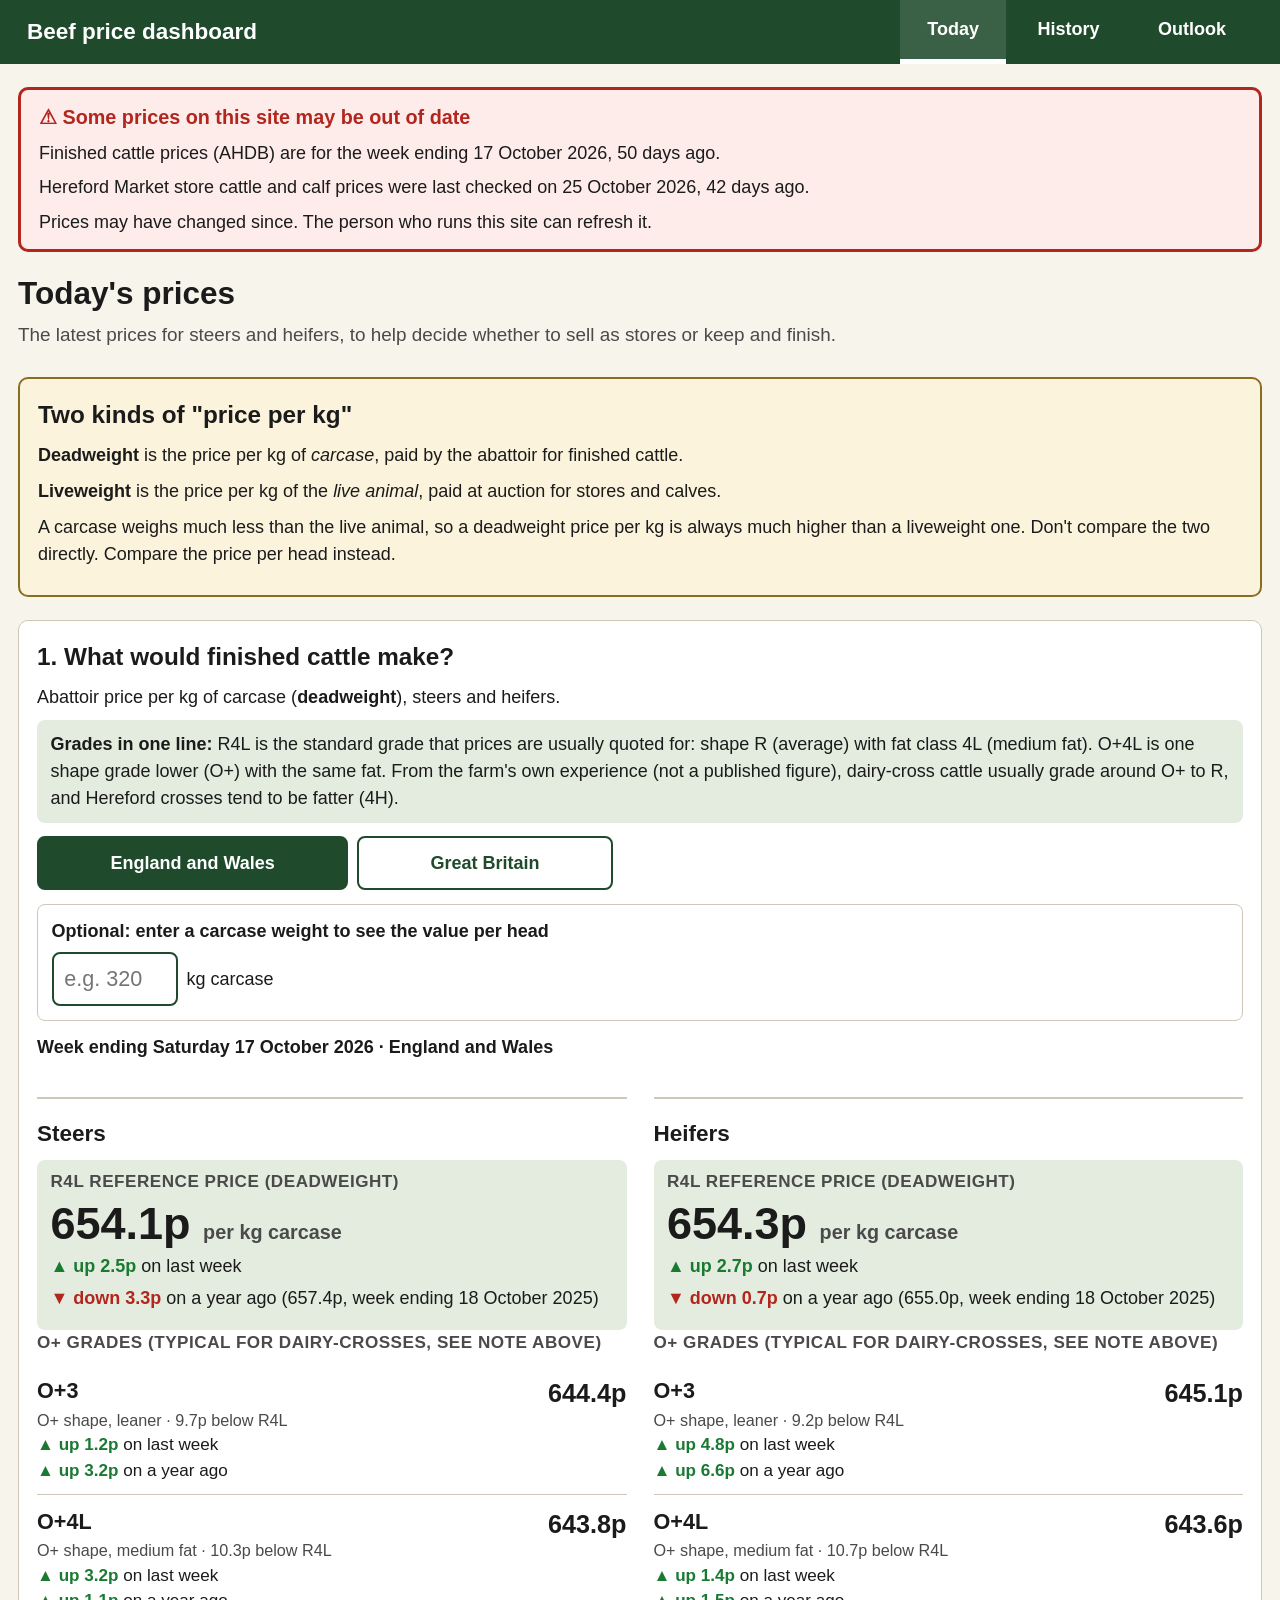
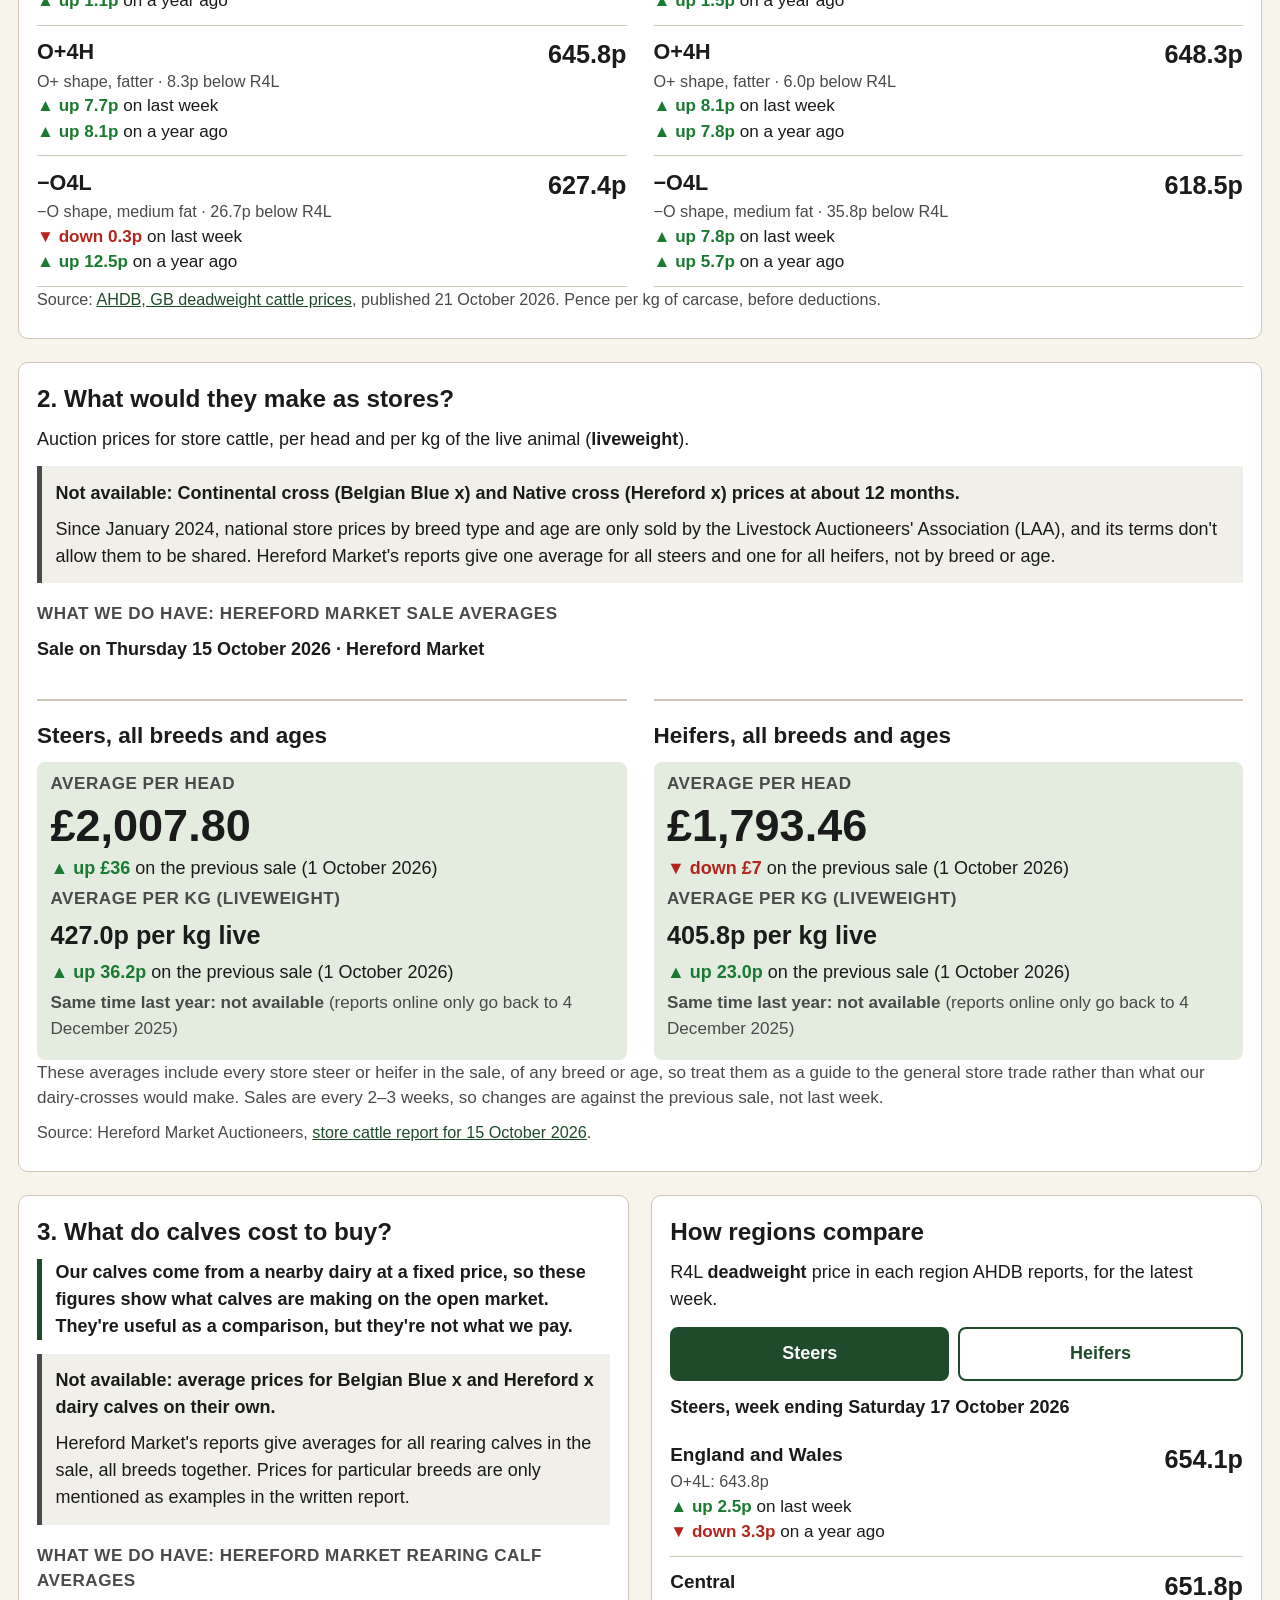
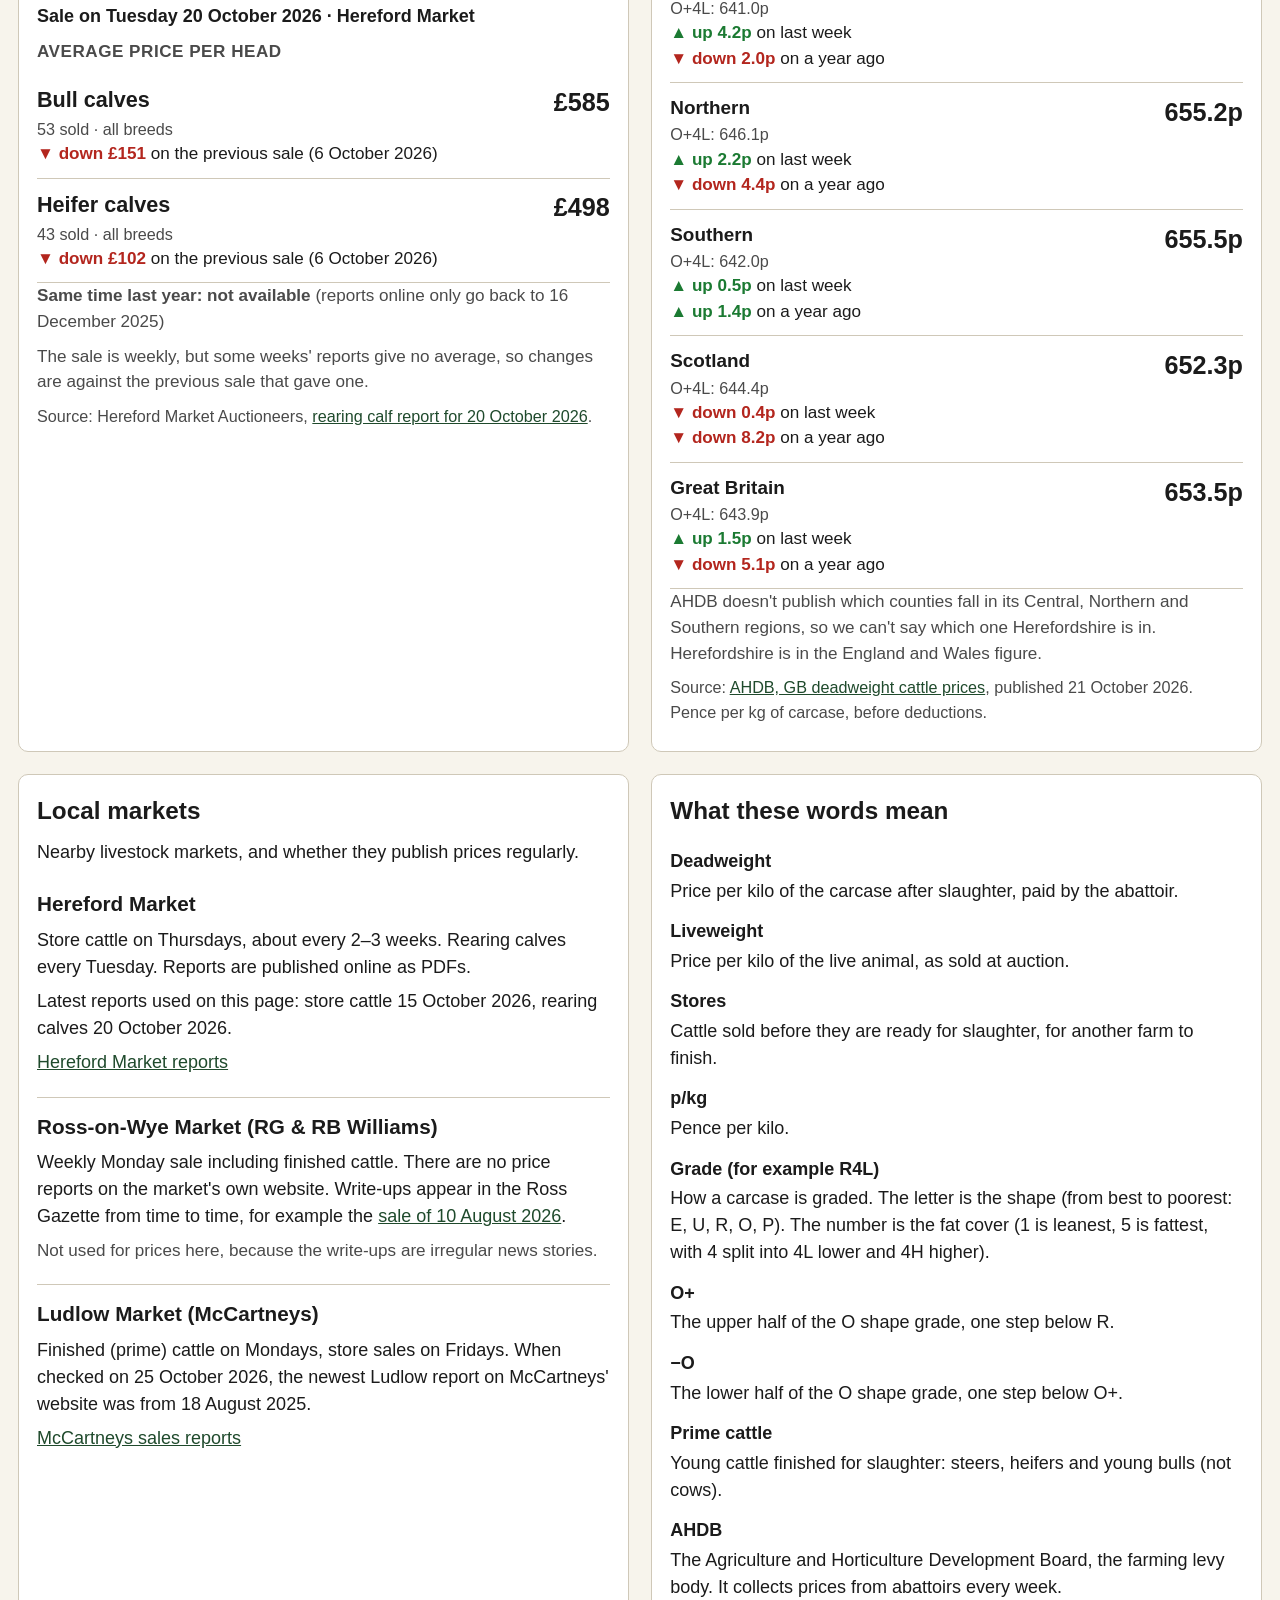
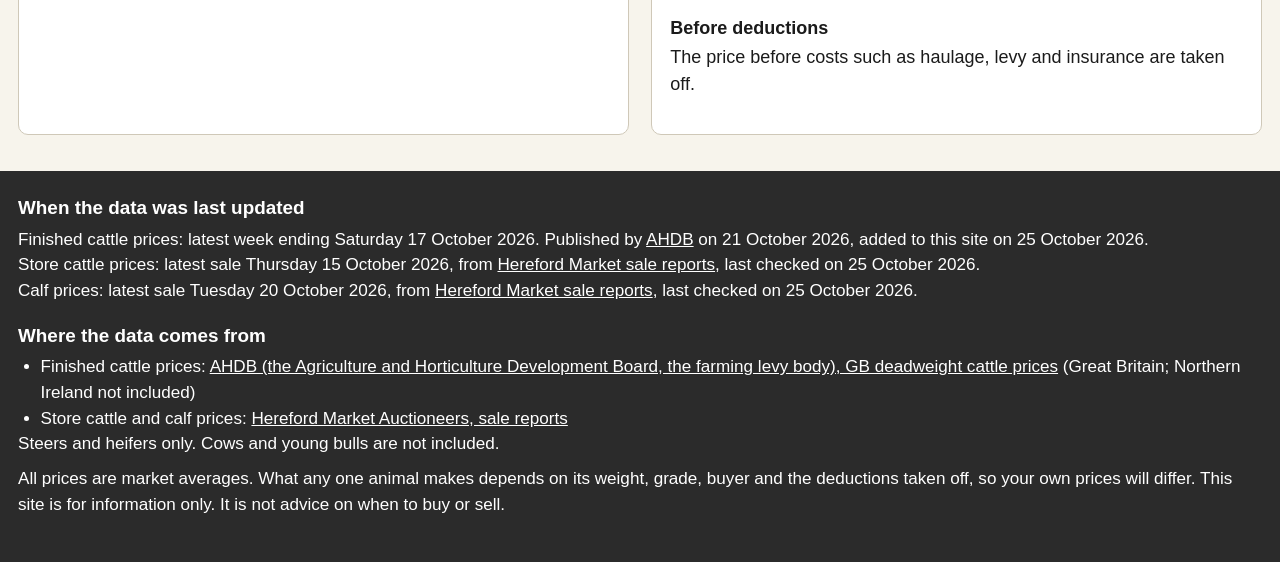
==== index.html @ 6127137b "First version of the beef price dashboard Co-Authored-By: Claude Opus 5.5 <noreply@anthropic.com>" ====
<!doctype html>
<html lang="en-GB">
<head>
  <meta charset="utf-8">
  <meta name="viewport" content="width=device-width, initial-scale=1">
  <meta name="robots" content="noindex, nofollow">
  <title>Today's prices – Beef price dashboard</title>
  <link rel="stylesheet" href="css/style.css">
</head>
<body>

  <header class="site-header">
    <div class="header-inner">
    <p class="site-title">Beef price dashboard</p>
    <nav class="site-nav" aria-label="Main">
      <ul>
        <li><a href="index.html" aria-current="page">Today</a></li>
        <li><a href="history.html">History</a></li>
        <li><a href="outlook.html">Outlook</a></li>
      </ul>
    </nav>
    </div>
  </header>

  <main>
    <h1>Today's prices</h1>
    <p class="intro">The latest prices for steers and heifers, to help decide whether to sell as stores or keep and finish.</p>

    <div class="card-grid">

    <section class="card warning span-2">
      <h2>Two kinds of "price per kg"</h2>
      <p><strong>Deadweight</strong> is the price per kg of <em>carcase</em>, paid by the abattoir for finished cattle.</p>
      <p><strong>Liveweight</strong> is the price per kg of the <em>live animal</em>, paid at auction for stores and calves.</p>
      <p>A carcase weighs much less than the live animal, so a deadweight price per kg is always much higher than a liveweight one. Don't compare the two directly. Compare the price per head instead.</p>
    </section>

    <!-- Question 1 -->
    <section class="card span-2" id="q-finished">
      <h2>1. What would finished cattle make?</h2>
      <p>Abattoir price per kg of carcase (<strong>deadweight</strong>), steers and heifers.</p>
      <p class="grade-line"><strong>Grades in one line:</strong> R4L is the standard grade that prices are usually quoted for: shape R (average) with fat class 4L (medium fat). O+4L is one shape grade lower (O+) with the same fat. From the farm's own experience (not a published figure), dairy-cross cattle usually grade around O+ to R, and Hereford crosses tend to be fatter (4H).</p>
      <div class="toggle" role="group" aria-label="Choose area">
        <button type="button" data-region="England and Wales" aria-pressed="true">England and Wales</button>
        <button type="button" data-region="Great Britain" aria-pressed="false">Great Britain</button>
      </div>
      <div class="calc">
        <label for="carcase-weight">Optional: enter a carcase weight to see the value per head</label>
        <div class="calc-row">
          <input id="carcase-weight" type="number" inputmode="decimal" min="1" max="800" placeholder="e.g. 320">
          <span>kg carcase</span>
        </div>
      </div>
      <div id="finished-prices"><p class="no-data">Loading prices…</p></div>
      <p class="source-line" id="finished-source">Source: AHDB</p>
    </section>

    <!-- Question 2 -->
    <section class="card span-2" id="q-stores">
      <h2>2. What would they make as stores?</h2>
      <p>Auction prices for store cattle, per head and per kg of the live animal (<strong>liveweight</strong>).</p>
      <div class="unavailable">
        <p><strong>Not available: Continental cross (Belgian Blue x) and Native cross (Hereford x) prices at about 12 months.</strong></p>
        <p>Since January 2024, national store prices by breed type and age are only sold by the Livestock Auctioneers' Association (LAA), and its terms don't allow them to be shared. Hereford Market's reports give one average for all steers and one for all heifers, not by breed or age.</p>
      </div>
      <p class="label">What we do have: Hereford Market sale averages</p>
      <div id="store-prices"><p class="no-data">Loading prices…</p></div>
      <p class="source-line" id="store-source">Source: Hereford Market sale reports</p>
    </section>

    <!-- Question 3 -->
    <section class="card" id="q-calves">
      <h2>3. What do calves cost to buy?</h2>
      <p class="farm-note">Our calves come from a nearby dairy at a fixed price, so these figures show what calves are making on the open market. They're useful as a comparison, but they're not what we pay.</p>
      <div class="unavailable">
        <p><strong>Not available: average prices for Belgian Blue x and Hereford x dairy calves on their own.</strong></p>
        <p>Hereford Market's reports give averages for all rearing calves in the sale, all breeds together. Prices for particular breeds are only mentioned as examples in the written report.</p>
      </div>
      <p class="label">What we do have: Hereford Market rearing calf averages</p>
      <div id="calf-prices"><p class="no-data">Loading prices…</p></div>
      <p class="source-line" id="calf-source">Source: Hereford Market sale reports</p>
    </section>

    <!-- Regional comparison -->
    <section class="card" id="regions">
      <h2>How regions compare</h2>
      <p>R4L <strong>deadweight</strong> price in each region AHDB reports, for the latest week.</p>
      <div class="toggle" role="group" aria-label="Choose steers or heifers">
        <button type="button" data-region-cat="Steers" aria-pressed="true">Steers</button>
        <button type="button" data-region-cat="Heifers" aria-pressed="false">Heifers</button>
      </div>
      <div id="region-prices"><p class="no-data">Loading prices…</p></div>
      <p class="note">AHDB doesn't publish which counties fall in its Central, Northern and Southern regions, so we can't say which one Herefordshire is in. Herefordshire is in the England and Wales figure.</p>
      <p class="source-line" id="region-source">Source: AHDB</p>
    </section>

    <!-- Local markets -->
    <section class="card" id="local">
      <h2>Local markets</h2>
      <p>Nearby livestock markets, and whether they publish prices regularly.</p>
      <ul class="market-list">
        <li>
          <p class="market-name">Hereford Market</p>
          <p>Store cattle on Thursdays, about every 2–3 weeks. Rearing calves every Tuesday. Reports are published online as PDFs.</p>
          <p id="local-hereford">Latest reports used on this page: loading…</p>
          <p><a href="https://www.herefordmarket.co.uk/market-reports/">Hereford Market reports</a></p>
        </li>
        <li>
          <p class="market-name">Ross-on-Wye Market (RG &amp; RB Williams)</p>
          <p>Weekly Monday sale including finished cattle. There are no price reports on the market's own website. Write-ups appear in the Ross Gazette from time to time, for example the <a href="https://www.rossgazette.com/news/ross-livestock-market-sees-strong-trade-for-cattle-and-lambs-936418">sale of 10 August 2026</a>.</p>
          <p class="note">Not used for prices here, because the write-ups are irregular news stories.</p>
        </li>
        <li>
          <p class="market-name">Ludlow Market (McCartneys)</p>
          <p>Finished (prime) cattle on Mondays, store sales on Fridays. When checked on 25 October 2026, the newest Ludlow report on McCartneys' website was from 18 August 2025.</p>
          <p><a href="https://mccartneys.co.uk/livestock-services/sales-report/">McCartneys sales reports</a></p>
        </li>
      </ul>
    </section>

    <section class="card">
      <h2>What these words mean</h2>
      <dl class="glossary">
        <dt>Deadweight</dt>
        <dd>Price per kilo of the carcase after slaughter, paid by the abattoir.</dd>
        <dt>Liveweight</dt>
        <dd>Price per kilo of the live animal, as sold at auction.</dd>
        <dt>Stores</dt>
        <dd>Cattle sold before they are ready for slaughter, for another farm to finish.</dd>
        <dt>p/kg</dt>
        <dd>Pence per kilo.</dd>
        <dt>Grade (for example R4L)</dt>
        <dd>How a carcase is graded. The letter is the shape (from best to poorest: E, U, R, O, P). The number is the fat cover (1 is leanest, 5 is fattest, with 4 split into 4L lower and 4H higher).</dd>
        <dt>O+</dt>
        <dd>The upper half of the O shape grade, one step below R.</dd>
        <dt>−O</dt>
        <dd>The lower half of the O shape grade, one step below O+.</dd>
        <dt>Prime cattle</dt>
        <dd>Young cattle finished for slaughter: steers, heifers and young bulls (not cows).</dd>
        <dt>AHDB</dt>
        <dd>The Agriculture and Horticulture Development Board, the farming levy body. It collects prices from abattoirs every week.</dd>
        <dt>Before deductions</dt>
        <dd>The price before costs such as haulage, levy and insurance are taken off.</dd>
      </dl>
    </section>
    </div>
  </main>

  <footer class="site-footer">
    <div class="inner">
      <h2>When the data was last updated</h2>
      <p id="last-updated">No price data has been added yet.</p>
      <h2>Where the data comes from</h2>
      <ul>
        <li>Finished cattle prices: <a href="https://ahdb.org.uk/beef/gb-deadweight-cattle-prices">AHDB (the Agriculture and Horticulture Development Board, the farming levy body), GB deadweight cattle prices</a> (Great Britain; Northern Ireland not included)</li>
        <li>Store cattle and calf prices: <a href="https://www.herefordmarket.co.uk/market-reports/">Hereford Market Auctioneers, sale reports</a></li>
      </ul>
      <p>Steers and heifers only. Cows and young bulls are not included.</p>
      <p>All prices are market averages. What any one animal makes depends on its weight, grade, buyer and the deductions taken off, so your own prices will differ. This site is for information only. It is not advice on when to buy or sell.</p>
    </div>
  </footer>

  <script src="js/common.js"></script>
  <script src="js/today.js"></script>
</body>
</html>
---- css/style.css ----
/* Beef price dashboard – shared styles for all three pages.
   Built for phones first, read outdoors: big text, strong contrast, calm colours. */

:root {
  --bg: #f7f4ec;          /* warm off-white, easier on the eye than pure white */
  --card: #ffffff;
  --text: #1b1b1b;        /* near-black for strong contrast */
  --muted: #4a4a4a;       /* still dark enough to read in sunlight */
  --green-dark: #1f4a2c;  /* main farm green: header and nav */
  --green-light: #e3ecdf;
  --border: #cfc8b8;
  --up: #1b7a32;          /* green: price went up */
  --down: #b3261e;        /* red: price went down */
  --focus: #f2b300;       /* yellow outline when using a keyboard */
}

* { box-sizing: border-box; }

html { font-size: 112.5%; } /* 18px base text */

body {
  margin: 0;
  background: var(--bg);
  color: var(--text);
  font-family: -apple-system, BlinkMacSystemFont, "Segoe UI", Roboto, Arial, sans-serif;
  line-height: 1.5;
}

a { color: var(--green-dark); }

a:focus-visible {
  outline: 3px solid var(--focus);
  outline-offset: 2px;
}

/* ---------- Header and navigation ---------- */

.site-header {
  background: var(--green-dark);
  color: #fff;
  padding: 0.75rem 1rem 0;
}

.site-title {
  margin: 0 0 0.5rem;
  font-size: 1.25rem;
  font-weight: 700;
}

.site-nav ul {
  list-style: none;
  margin: 0;
  padding: 0;
  display: flex;
}

.site-nav li { flex: 1; }

.site-nav a {
  display: block;
  min-height: 3rem;          /* big enough to tap with a thumb */
  padding: 0.75rem 0.25rem;
  text-align: center;
  color: #fff;
  font-weight: 600;
  text-decoration: none;
  border-bottom: 5px solid transparent;
}

.site-nav a[aria-current="page"] {
  border-bottom-color: #fff;
  background: rgba(255, 255, 255, 0.12);
}

/* ---------- Main content ---------- */

main {
  max-width: 48rem;
  margin: 0 auto;
  padding: 1.25rem 1rem 2rem;
}

h1 {
  font-size: 1.75rem;
  line-height: 1.2;
  margin: 0 0 0.5rem;
}

h2 {
  font-size: 1.35rem;
  margin: 0 0 0.5rem;
}

.intro {
  font-size: 1.05rem;
  color: var(--muted);
  margin: 0 0 1.5rem;
}

.card {
  background: var(--card);
  border: 1px solid var(--border);
  border-radius: 10px;
  padding: 1rem;
  margin-bottom: 1.25rem;
}

.card p { margin: 0 0 0.5rem; }

/* Shown wherever data hasn't been added yet */
.no-data {
  background: var(--green-light);
  border-left: 5px solid var(--green-dark);
  padding: 0.75rem;
  font-weight: 600;
  margin: 0.75rem 0;
}

/* Date and source line under every number */
.source-line {
  font-size: 0.9rem;
  color: var(--muted);
  margin: 0.5rem 0 0;
}

/* For later: big price figure with up/down arrow */
.price {
  font-size: 2.5rem;
  font-weight: 700;
  line-height: 1.1;
}

.price .unit { font-size: 1.1rem; font-weight: 600; color: var(--muted); }

.change-up { color: var(--up); font-weight: 700; }
.change-down { color: var(--down); font-weight: 700; }
.change-none { color: var(--muted); font-weight: 600; }

h3 {
  font-size: 1.25rem;
  margin: 1.5rem 0 0.5rem;
  padding-top: 1rem;
  border-top: 2px solid var(--border);
}

.week-label { font-weight: 700; margin: 1rem 0 0; }

.label {
  font-size: 0.95rem;
  font-weight: 700;
  text-transform: uppercase;
  letter-spacing: 0.03em;
  color: var(--muted);
  margin: 1rem 0 0.25rem;
}

.reference {
  background: var(--green-light);
  border-radius: 8px;
  padding: 0.25rem 0.75rem 0.75rem;
}

.reference p { margin: 0.25rem 0; }
.year-ago { font-size: 0.95rem; color: var(--muted); }

.grade-list { list-style: none; margin: 0; padding: 0; }

/* Each price row: name on the left, big price on the right,
   then the changes and per-head value on full-width lines underneath. */
.grade-row {
  display: flex;
  flex-wrap: wrap;
  align-items: flex-start;
  column-gap: 0.75rem;
  padding: 0.6rem 0;
  border-bottom: 1px solid var(--border);
}

.grade-row > div:first-child { flex: 1 1 0; min-width: 0; }
.grade-price { display: contents; }
.grade-code { display: block; font-size: 1.2rem; font-weight: 700; }
.grade-hint { display: block; font-size: 0.9rem; color: var(--muted); }
.grade-value { display: block; font-size: 1.4rem; font-weight: 700; }
.grade-row .grade-value { flex: 0 0 auto; text-align: right; }
.grade-change { display: block; font-size: 0.95rem; }
.grade-row .grade-change,
.grade-row .per-head { flex: 0 0 100%; }
.grade-row .grade-change:first-of-type { margin-top: 0.3rem; }

/* Two or three big buttons side by side, e.g. area or time period */
.toggle {
  display: flex;
  flex-wrap: wrap;
  gap: 0.5rem;
  margin: 0.75rem 0;
}

.toggle button {
  flex: 1 1 auto;
  min-height: 3rem;
  padding: 0.5rem 0.75rem;
  font: inherit;
  font-weight: 600;
  color: var(--green-dark);
  background: var(--card);
  border: 2px solid var(--green-dark);
  border-radius: 8px;
  cursor: pointer;
}

.toggle button[aria-pressed="true"] {
  background: var(--green-dark);
  color: #fff;
}

.toggle button:focus-visible {
  outline: 3px solid var(--focus);
  outline-offset: 2px;
}

.chart-box {
  position: relative;
  height: 20rem;
  margin: 0.75rem 0;
}

.note { font-size: 0.95rem; color: var(--muted); }

/* "Read this first" box at the top of Today's page */
.card.warning {
  border: 2px solid #8a6d1f;
  background: #fbf3dc;
}

/* Says plainly when something isn't available */
.unavailable {
  background: #f1efea;
  border-left: 5px solid var(--muted);
  padding: 0.75rem;
  margin: 0.75rem 0 1rem;
}

.unavailable p { margin: 0 0 0.5rem; }
.unavailable p:last-child { margin: 0; }

.grade-line {
  background: var(--green-light);
  border-radius: 8px;
  padding: 0.6rem 0.75rem;
}

.farm-note {
  font-weight: 600;
  border-left: 5px solid var(--green-dark);
  padding-left: 0.75rem;
}

.per-head {
  display: block;
  font-size: 0.9rem;
  font-weight: 700;
  color: var(--green-dark);
}

.region-name { font-size: 1.05rem; }

/* Carcase weight box */
.calc {
  margin: 0.75rem 0;
  padding: 0.75rem;
  border: 1px solid var(--border);
  border-radius: 8px;
}

.calc label { display: block; font-weight: 600; margin-bottom: 0.4rem; }

.calc-row { display: flex; align-items: center; gap: 0.5rem; }

.calc input {
  width: 7rem;
  min-height: 3rem;
  padding: 0.4rem 0.6rem;
  font: inherit;
  font-size: 1.2rem;
  border: 2px solid var(--green-dark);
  border-radius: 8px;
}

.calc input:focus-visible { outline: 3px solid var(--focus); outline-offset: 2px; }

/* Local markets */
.market-list { list-style: none; margin: 0; padding: 0; }
.market-list li { padding: 0.75rem 0; border-bottom: 1px solid var(--border); }
.market-list li:last-child { border-bottom: 0; }
.market-list p { margin: 0 0 0.4rem; }
.market-name { font-size: 1.15rem; font-weight: 700; }

/* Chart placeholder box on the history page */
.chart-placeholder {
  height: 14rem;
  display: flex;
  align-items: center;
  justify-content: center;
  text-align: center;
  padding: 1rem;
  border: 2px dashed var(--border);
  border-radius: 8px;
  color: var(--muted);
  font-weight: 600;
  margin: 0.75rem 0;
}

/* Plain-English word list */
.glossary dt { font-weight: 700; margin-top: 0.75rem; }
.glossary dd { margin: 0.15rem 0 0; }

/* ---------- Footer ---------- */

.site-footer {
  background: #2b2b2b;
  color: #fff;
  padding: 1.25rem 1rem 2rem;
  font-size: 0.95rem;
}

.site-footer .inner {
  max-width: 48rem;
  margin: 0 auto;
}

.site-footer h2 {
  font-size: 1.05rem;
  margin: 1rem 0 0.25rem;
}

.site-footer h2:first-child { margin-top: 0; }

.site-footer p { margin: 0 0 0.5rem; }

.site-footer ul { margin: 0; padding-left: 1.25rem; }

.site-footer a { color: #fff; }

/* ---------- Layout grids (one column on phones, more on laptops) ---------- */

.card-grid { display: grid; gap: 1.25rem; }
.card-grid > .card { margin-bottom: 0; }

/* Steers and heifers side by side on wide screens */
.cat-grid { display: grid; gap: 0 1.5rem; }

/* History page: filters + charts */
.history-layout { display: grid; gap: 1.25rem; }
.history-layout .card { margin-bottom: 0; }
.charts { display: grid; gap: 1.25rem; min-width: 0; }

.filter-group { margin-bottom: 1rem; }
.filter-group:last-child { margin-bottom: 0; }
.filter-title { font-weight: 700; margin: 0 0 0.35rem; }
.filter-help { font-size: 0.9rem; color: var(--muted); margin: 0.35rem 0 0; }
.filter-group .toggle { margin: 0; }

.date-range { display: grid; grid-template-columns: 1fr 1fr; gap: 0.5rem; margin-top: 0.5rem; }
.date-range label { font-size: 0.9rem; font-weight: 600; }
.date-range input, .period-picker select, .season-grade select {
  width: 100%;
  min-height: 3rem;
  padding: 0.4rem;
  font: inherit;
  border: 2px solid var(--green-dark);
  border-radius: 8px;
  background: var(--card);
}

.period-picker { display: grid; grid-template-columns: 1fr 1fr; gap: 0.5rem; margin: 0.75rem 0; }
.period-picker label, .season-grade label { font-size: 0.9rem; font-weight: 600; display: block; }
.season-grade { margin: 0.5rem 0 0.75rem; max-width: 20rem; }

.summary {
  background: var(--green-light);
  border-radius: 8px;
  padding: 0.75rem;
  margin: 0.75rem 0 0;
}
.summary p { margin: 0 0 0.4rem; }
.summary p:last-child { margin: 0; }

.not-enough { margin: 0.75rem 0; }
[hidden] { display: none !important; }

@media (min-width: 900px) {
  main { max-width: 76rem; }
  main.page-narrow { max-width: 48rem; }

  .site-header { padding: 0 1.5rem; }
  .header-inner {
    max-width: 76rem;
    margin: 0 auto;
    display: flex;
    align-items: center;
    justify-content: space-between;
    gap: 2rem;
  }
  .site-title { margin: 0; }
  .site-nav ul { gap: 0.25rem; }
  .site-nav a { padding: 0.9rem 1.5rem; }

  .card-grid { grid-template-columns: 1fr 1fr; }
  .card-grid > .span-2 { grid-column: 1 / -1; }
  .cat-grid { grid-template-columns: 1fr 1fr; }
  .card > .toggle { max-width: 32rem; }

  .site-footer .inner { max-width: 76rem; }
}

@media (min-width: 1000px) {
  .history-layout { grid-template-columns: 19rem minmax(0, 1fr); align-items: start; }
  .filters { position: sticky; top: 1rem; max-height: calc(100vh - 2rem); overflow-y: auto; }
  .chart-box { height: 26rem; }
  .chart-box.short { height: 22rem; }
}

@media (min-width: 1400px) {
  .season-pair { display: grid; grid-template-columns: 1fr 1fr; gap: 1.25rem; }
  .season-pair .card { margin-bottom: 0; }
}

/* ---------- Outlook page ---------- */

.review-line { font-size: 0.95rem; margin: -0.75rem 0 1.25rem; }
.overdue { display: block; color: var(--down); font-weight: 700; }

.summary-card { background: var(--green-light); }

.outlook-col h2 { padding-bottom: 0.4rem; border-bottom: 4px solid currentColor; }
.up-col h2 { color: var(--up); }
.down-col h2 { color: var(--down); }

.point-list { list-style: none; margin: 0; padding: 0; }
.point { padding: 0.75rem 0; border-bottom: 1px solid var(--border); }
.point:last-child { border-bottom: 0; }
.point p { margin: 0.2rem 0 0.35rem; }
.point-topic {
  display: inline-block;
  font-size: 0.8rem;
  font-weight: 700;
  text-transform: uppercase;
  letter-spacing: 0.03em;
  color: var(--muted);
}
.point-source { display: block; font-size: 0.85rem; color: var(--muted); }
.summary-card .point-source { display: inline; }

/* Warning shown at the top of every page when prices are more than two weeks old */
.stale-banner {
  background: #fdecea;
  border: 3px solid var(--down);
  border-radius: 10px;
  padding: 0.75rem 1rem;
  margin-bottom: 1.25rem;
}
.stale-banner p { margin: 0 0 0.4rem; }
.stale-banner p:last-child { margin: 0; }
.stale-banner strong { color: var(--down); font-size: 1.1rem; }

/* History filters: a fold-away panel on phones */
#filter-details > summary {
  cursor: pointer;
  list-style: none;
  min-height: 3rem;
  padding: 0.25rem 2rem 0.25rem 0;
  position: relative;
}
#filter-details > summary::-webkit-details-marker { display: none; }
#filter-details > summary::after {
  content: "▾";
  position: absolute;
  right: 0.25rem;
  top: 0.2rem;
  font-size: 1.5rem;
  color: var(--green-dark);
}
#filter-details[open] > summary::after { content: "▴"; }
#filter-details[open] > summary { margin-bottom: 0.75rem; }
.summary-title { display: block; font-size: 1.35rem; font-weight: 700; }
.summary-current { display: block; font-size: 0.95rem; color: var(--muted); }

@media (min-width: 1000px) {
  #filter-details > summary { pointer-events: none; }
  #filter-details > summary::after, .summary-current { display: none; }
}
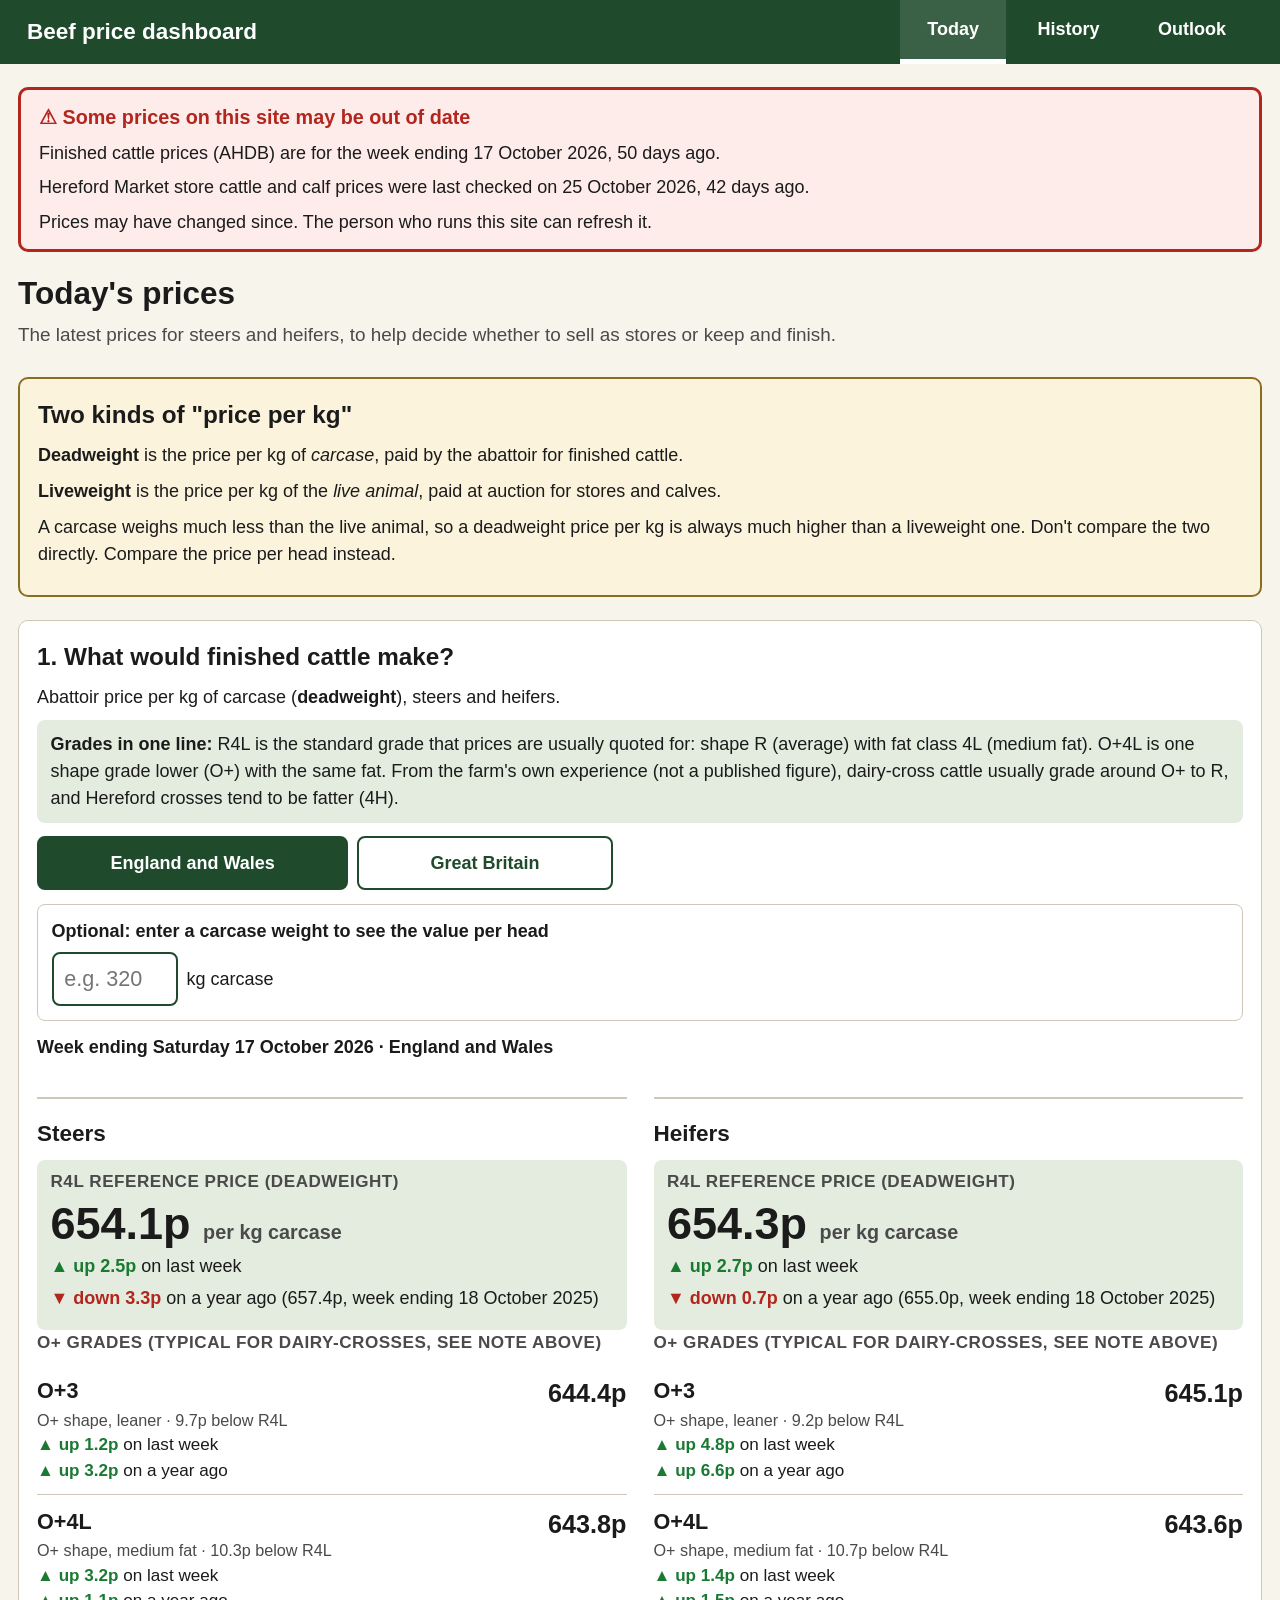
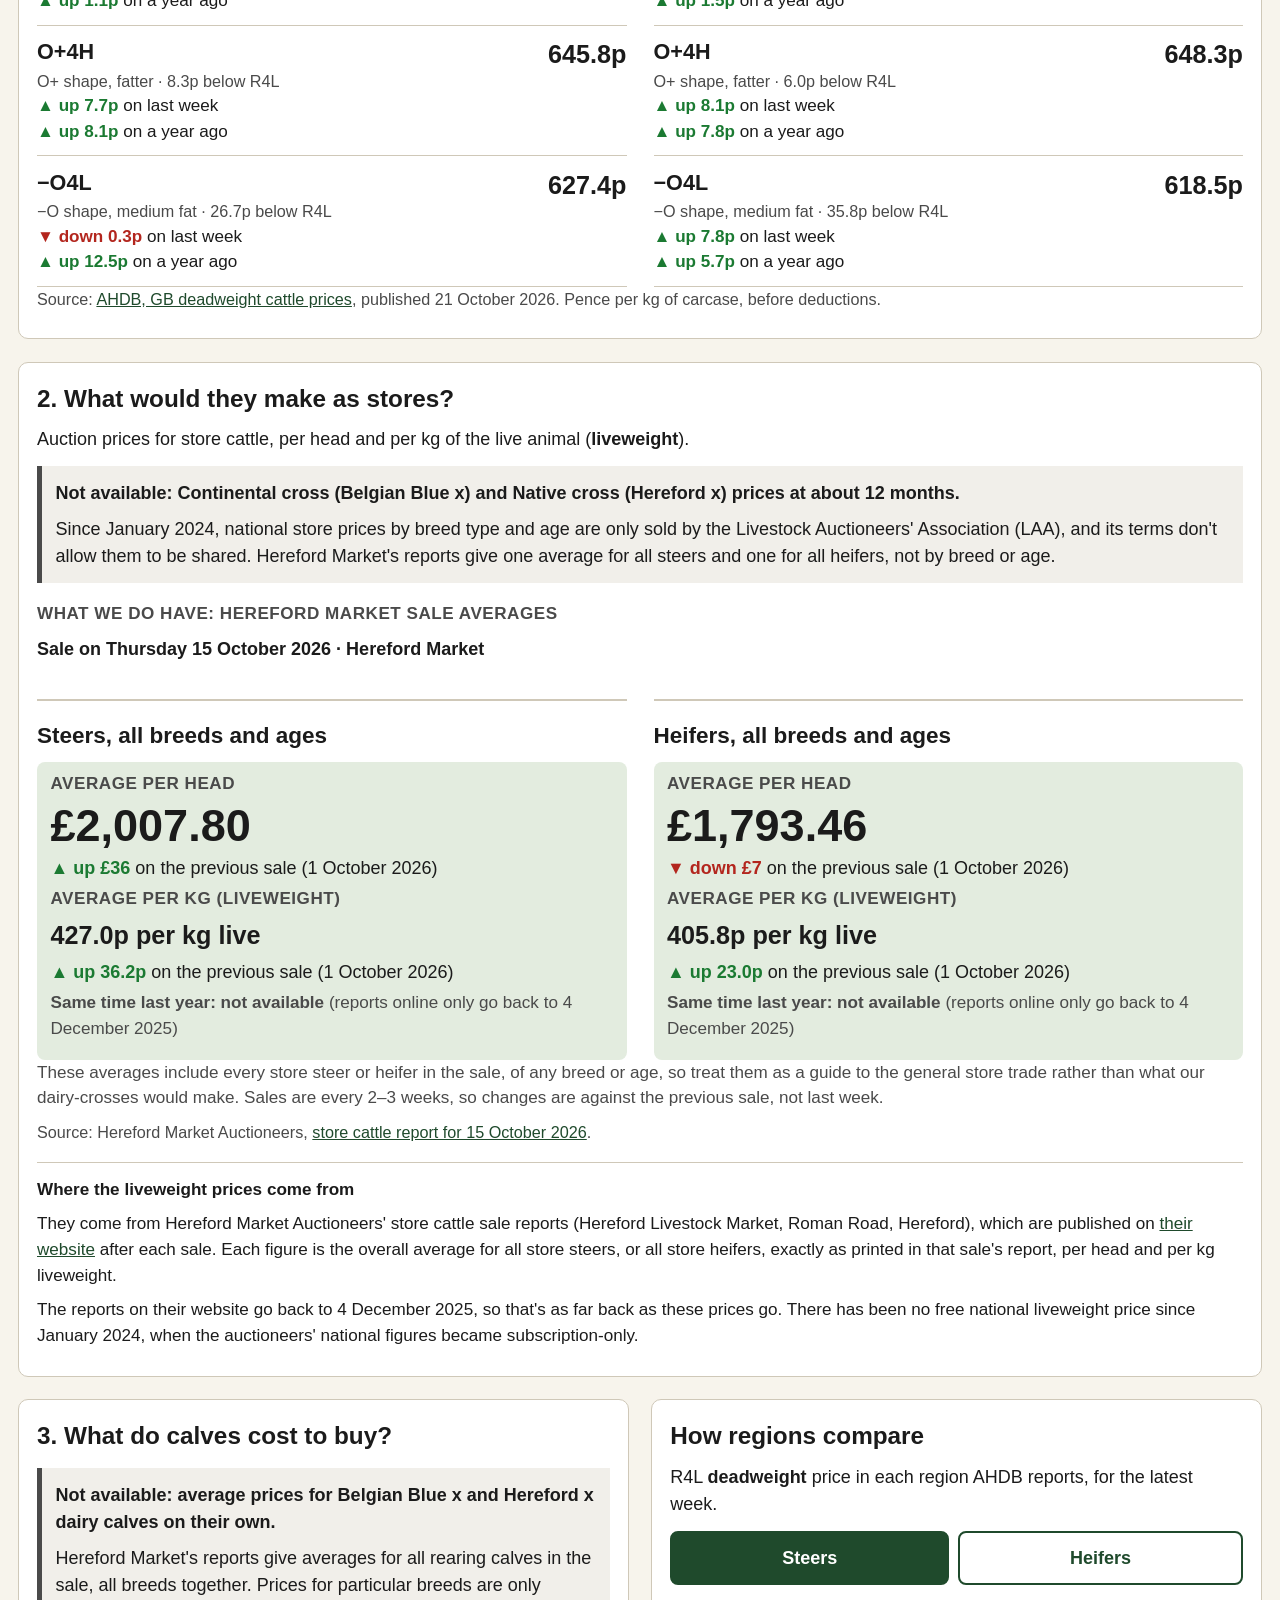
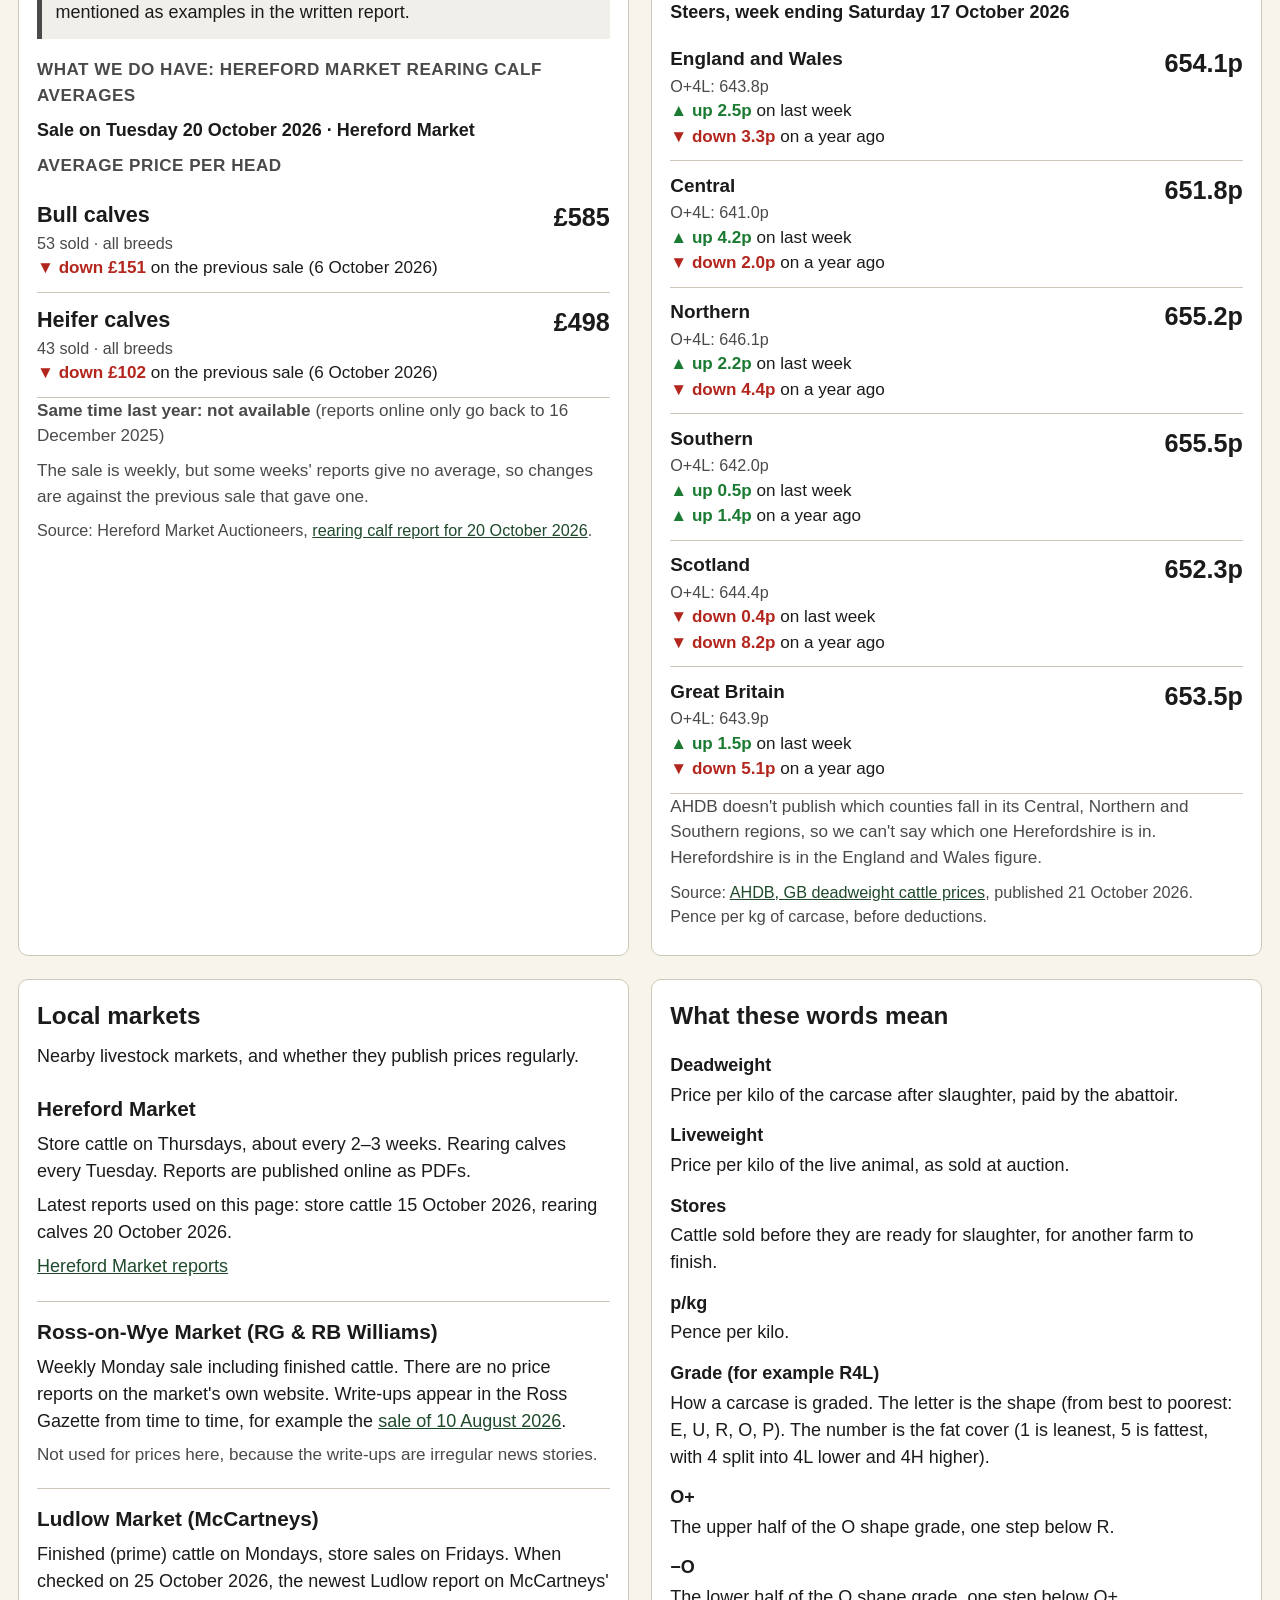
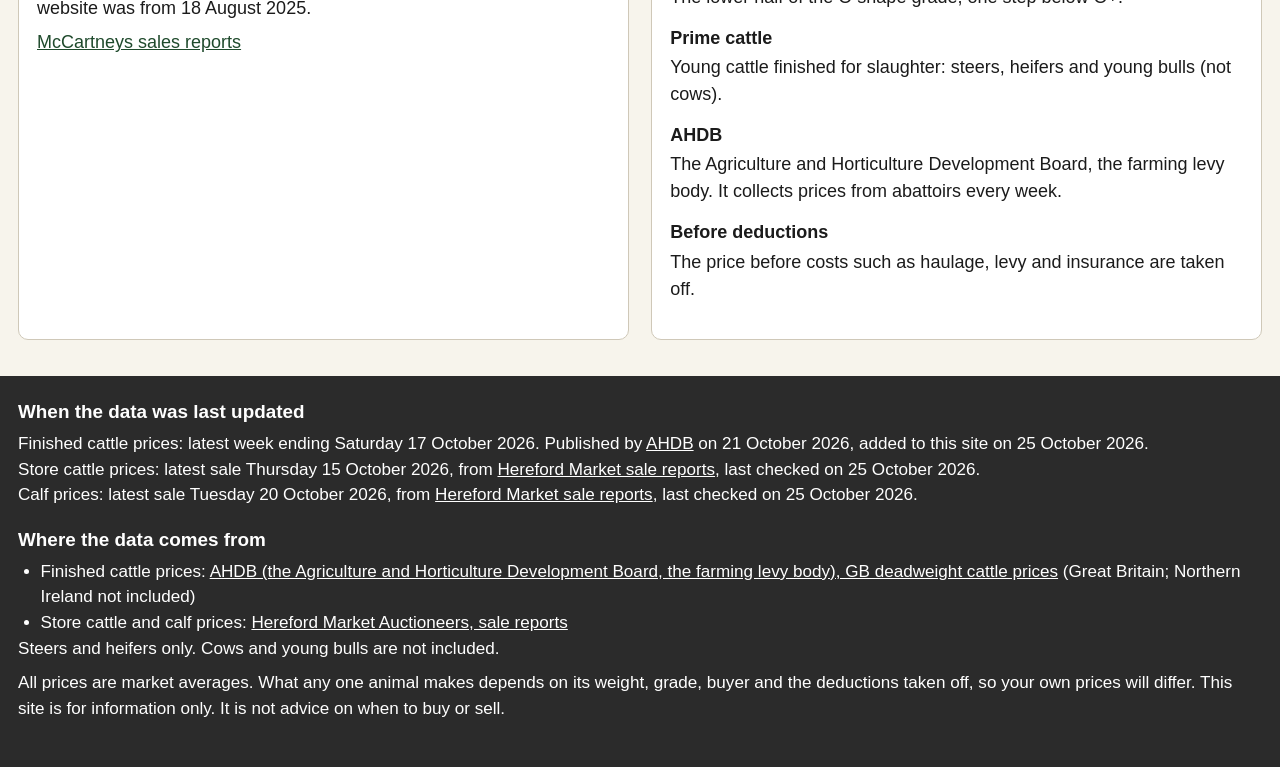
==== commit cfe97892: "Remove calf-source wording; add note on where liveweight prices come from Co-Authored-By: Claude Opu" ====
--- a/index.html
+++ b/index.html
@@ -66,12 +66,16 @@
       <p class="label">What we do have: Hereford Market sale averages</p>
       <div id="store-prices"><p class="no-data">Loading prices…</p></div>
       <p class="source-line" id="store-source">Source: Hereford Market sale reports</p>
+      <div class="data-note">
+        <p><strong>Where the liveweight prices come from</strong></p>
+        <p>They come from Hereford Market Auctioneers' store cattle sale reports (Hereford Livestock Market, Roman Road, Hereford), which are published on <a href="https://www.herefordmarket.co.uk/market-reports/">their website</a> after each sale. Each figure is the overall average for all store steers, or all store heifers, exactly as printed in that sale's report, per head and per kg liveweight.</p>
+        <p>The reports on their website go back to 4 December 2025, so that's as far back as these prices go. There has been no free national liveweight price since January 2024, when the auctioneers' national figures became subscription-only.</p>
+      </div>
     </section>
 
     <!-- Question 3 -->
     <section class="card" id="q-calves">
       <h2>3. What do calves cost to buy?</h2>
-      <p class="farm-note">Our calves come from a nearby dairy at a fixed price, so these figures show what calves are making on the open market. They're useful as a comparison, but they're not what we pay.</p>
       <div class="unavailable">
         <p><strong>Not available: average prices for Belgian Blue x and Hereford x dairy calves on their own.</strong></p>
         <p>Hereford Market's reports give averages for all rearing calves in the sale, all breeds together. Prices for particular breeds are only mentioned as examples in the written report.</p>
--- a/css/style.css
+++ b/css/style.css
@@ -489,3 +489,12 @@
   #filter-details > summary { pointer-events: none; }
   #filter-details > summary::after, .summary-current { display: none; }
 }
+
+/* "Where this data comes from" box */
+.data-note {
+  border-top: 1px solid var(--border);
+  margin-top: 1rem;
+  padding-top: 0.75rem;
+  font-size: 0.95rem;
+}
+.data-note p { margin: 0 0 0.5rem; }
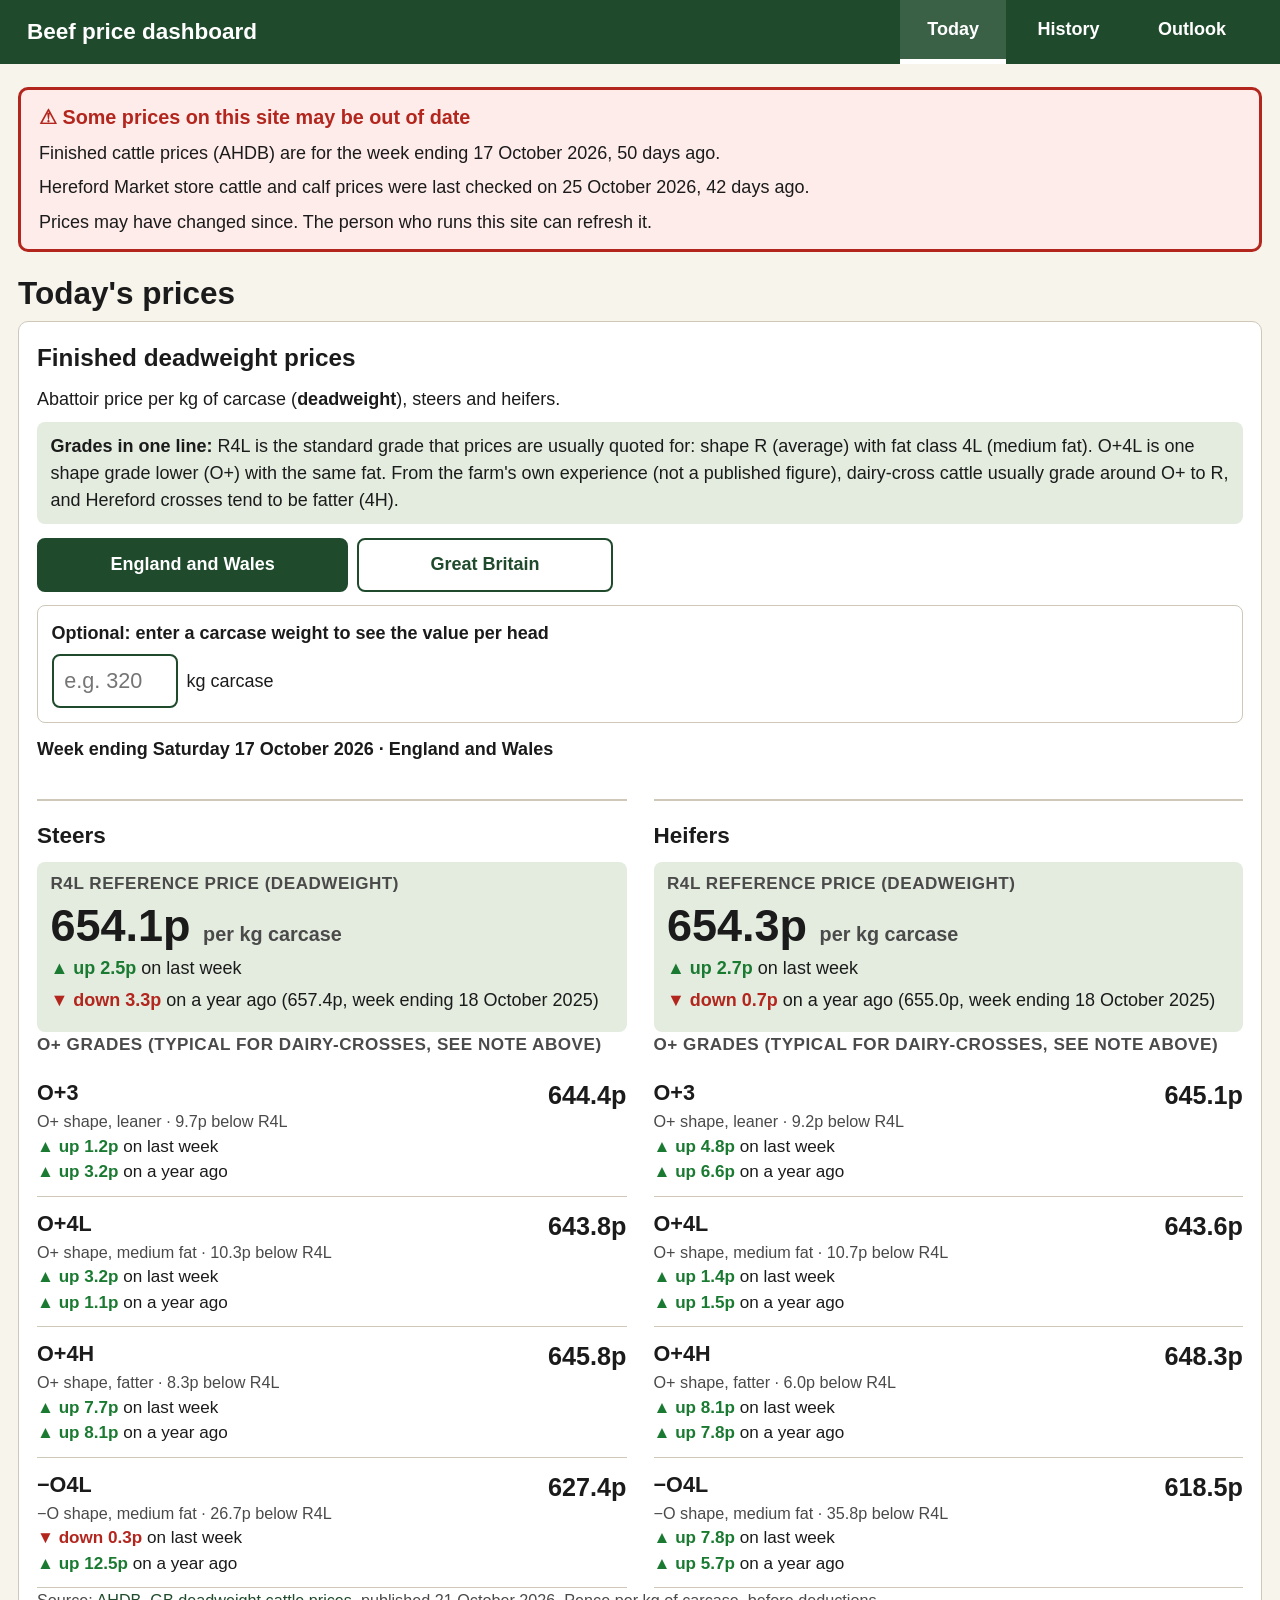
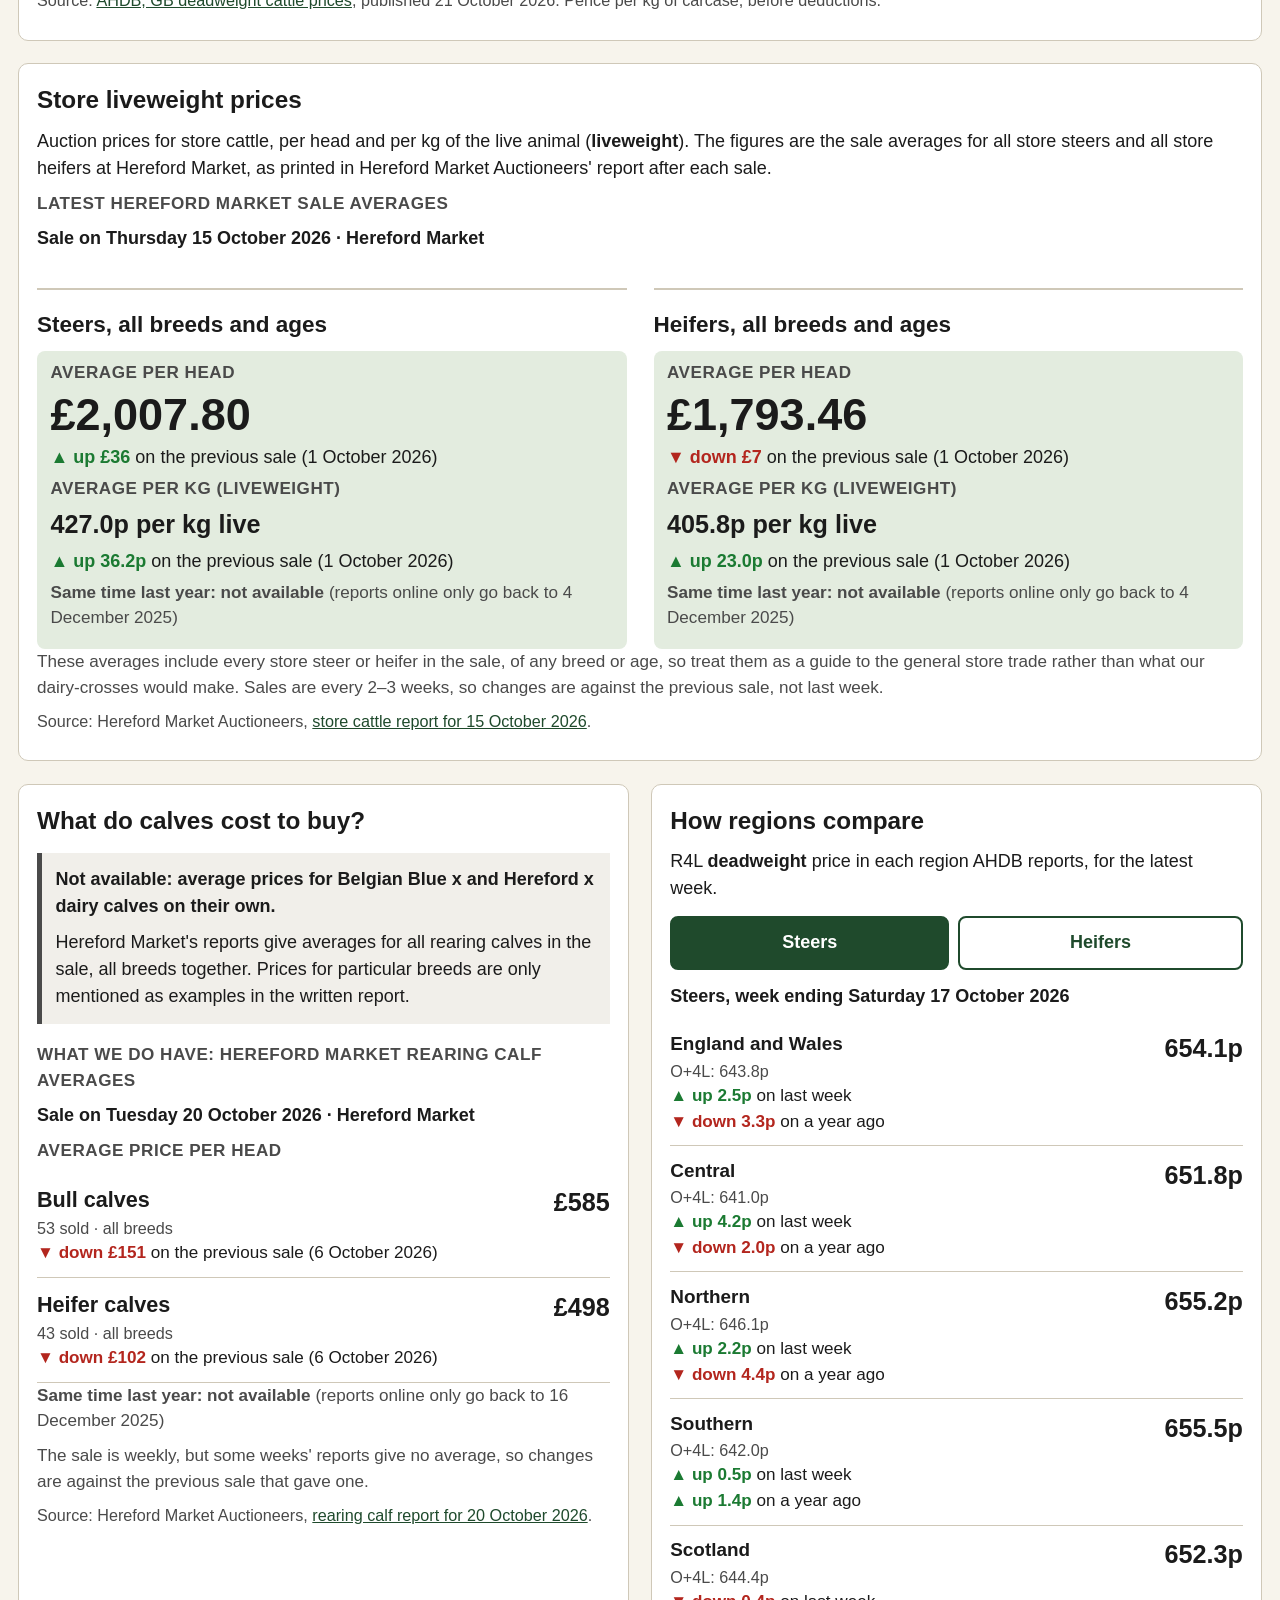
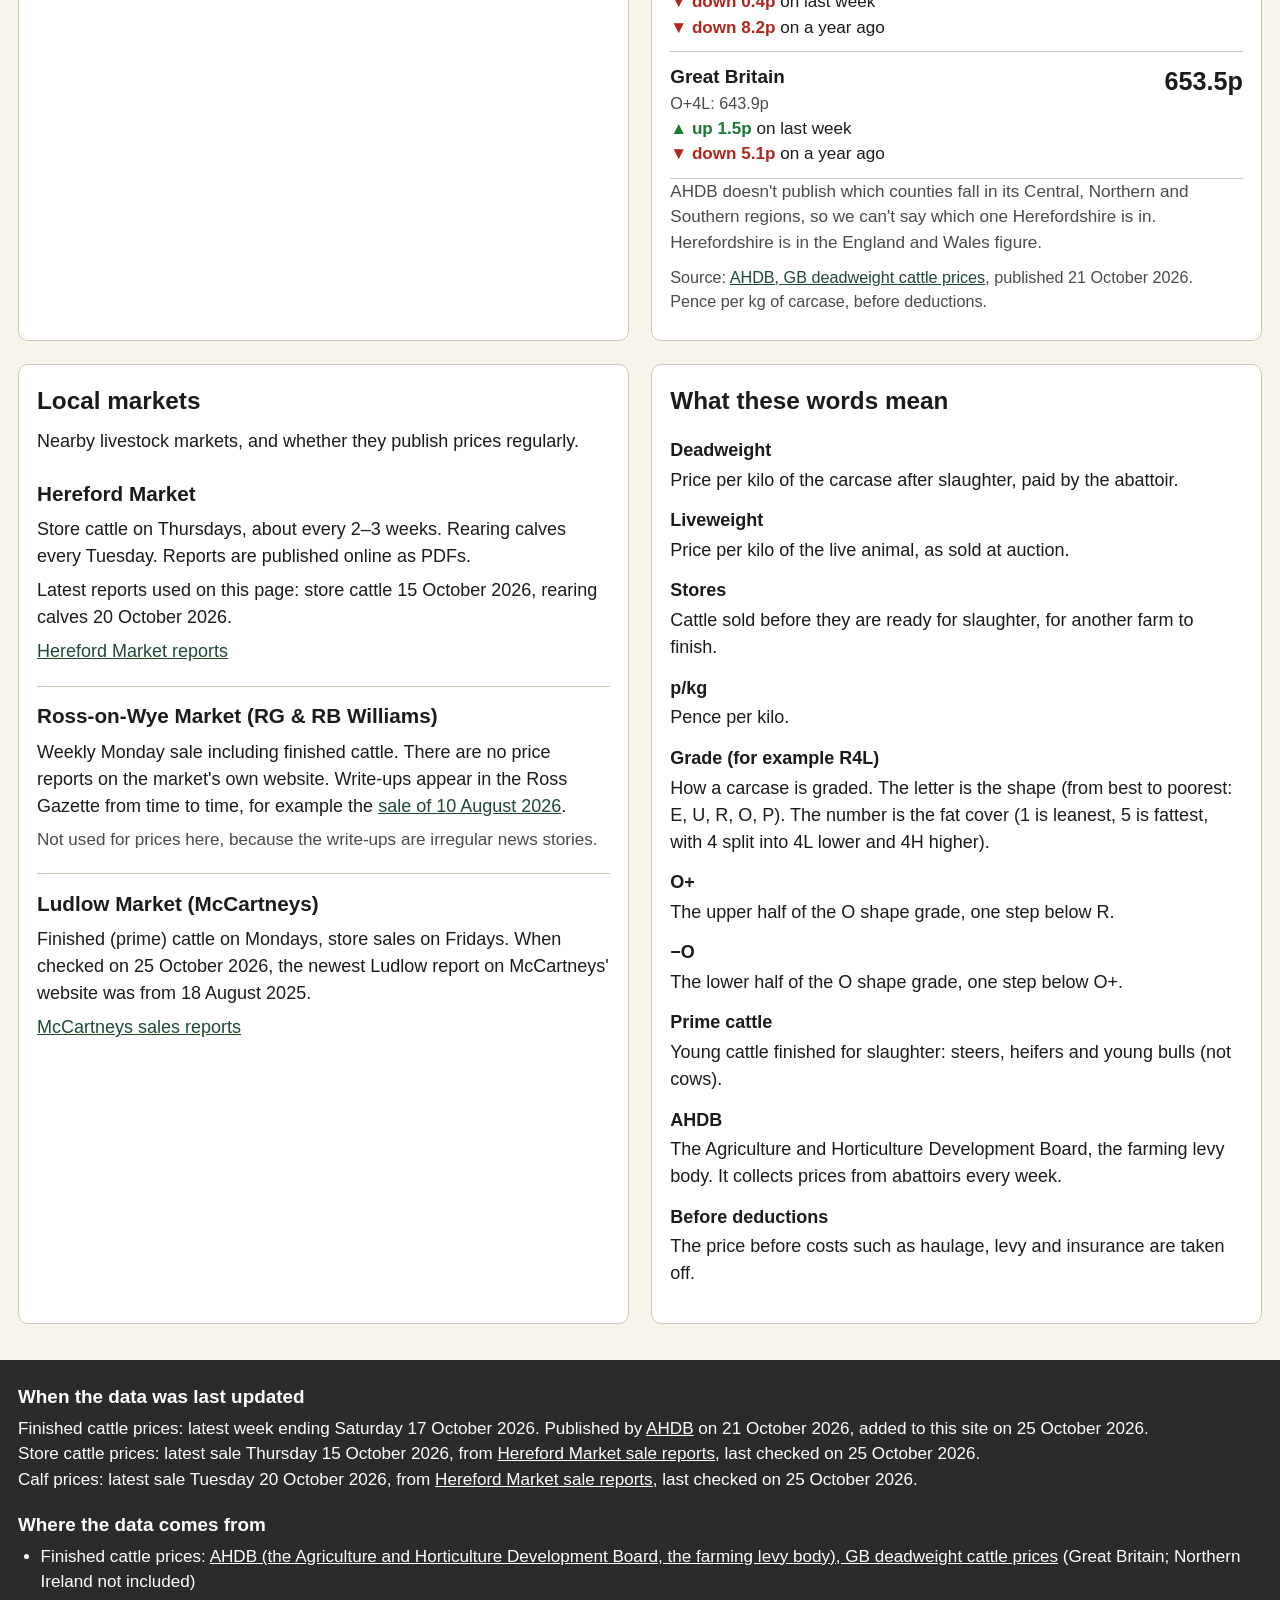
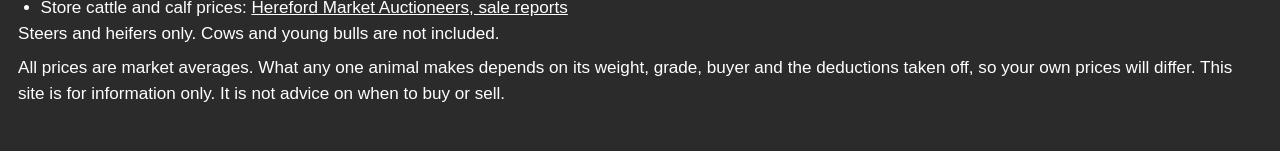
==== commit f24ca056: "Simplify Today page headings and remove extra boxes Co-Authored-By: Claude Opus 5.5 <noreply@anthrop" ====
--- a/index.html
+++ b/index.html
@@ -24,20 +24,13 @@
 
   <main>
     <h1>Today's prices</h1>
-    <p class="intro">The latest prices for steers and heifers, to help decide whether to sell as stores or keep and finish.</p>
 
     <div class="card-grid">
 
-    <section class="card warning span-2">
-      <h2>Two kinds of "price per kg"</h2>
-      <p><strong>Deadweight</strong> is the price per kg of <em>carcase</em>, paid by the abattoir for finished cattle.</p>
-      <p><strong>Liveweight</strong> is the price per kg of the <em>live animal</em>, paid at auction for stores and calves.</p>
-      <p>A carcase weighs much less than the live animal, so a deadweight price per kg is always much higher than a liveweight one. Don't compare the two directly. Compare the price per head instead.</p>
-    </section>
 
     <!-- Question 1 -->
     <section class="card span-2" id="q-finished">
-      <h2>1. What would finished cattle make?</h2>
+      <h2>Finished deadweight prices</h2>
       <p>Abattoir price per kg of carcase (<strong>deadweight</strong>), steers and heifers.</p>
       <p class="grade-line"><strong>Grades in one line:</strong> R4L is the standard grade that prices are usually quoted for: shape R (average) with fat class 4L (medium fat). O+4L is one shape grade lower (O+) with the same fat. From the farm's own experience (not a published figure), dairy-cross cattle usually grade around O+ to R, and Hereford crosses tend to be fatter (4H).</p>
       <div class="toggle" role="group" aria-label="Choose area">
@@ -57,25 +50,16 @@
 
     <!-- Question 2 -->
     <section class="card span-2" id="q-stores">
-      <h2>2. What would they make as stores?</h2>
-      <p>Auction prices for store cattle, per head and per kg of the live animal (<strong>liveweight</strong>).</p>
-      <div class="unavailable">
-        <p><strong>Not available: Continental cross (Belgian Blue x) and Native cross (Hereford x) prices at about 12 months.</strong></p>
-        <p>Since January 2024, national store prices by breed type and age are only sold by the Livestock Auctioneers' Association (LAA), and its terms don't allow them to be shared. Hereford Market's reports give one average for all steers and one for all heifers, not by breed or age.</p>
-      </div>
-      <p class="label">What we do have: Hereford Market sale averages</p>
+      <h2>Store liveweight prices</h2>
+      <p>Auction prices for store cattle, per head and per kg of the live animal (<strong>liveweight</strong>). The figures are the sale averages for all store steers and all store heifers at Hereford Market, as printed in Hereford Market Auctioneers' report after each sale.</p>
+      <p class="label">Latest Hereford Market sale averages</p>
       <div id="store-prices"><p class="no-data">Loading prices…</p></div>
       <p class="source-line" id="store-source">Source: Hereford Market sale reports</p>
-      <div class="data-note">
-        <p><strong>Where the liveweight prices come from</strong></p>
-        <p>They come from Hereford Market Auctioneers' store cattle sale reports (Hereford Livestock Market, Roman Road, Hereford), which are published on <a href="https://www.herefordmarket.co.uk/market-reports/">their website</a> after each sale. Each figure is the overall average for all store steers, or all store heifers, exactly as printed in that sale's report, per head and per kg liveweight.</p>
-        <p>The reports on their website go back to 4 December 2025, so that's as far back as these prices go. There has been no free national liveweight price since January 2024, when the auctioneers' national figures became subscription-only.</p>
-      </div>
     </section>
 
     <!-- Question 3 -->
     <section class="card" id="q-calves">
-      <h2>3. What do calves cost to buy?</h2>
+      <h2>What do calves cost to buy?</h2>
       <div class="unavailable">
         <p><strong>Not available: average prices for Belgian Blue x and Hereford x dairy calves on their own.</strong></p>
         <p>Hereford Market's reports give averages for all rearing calves in the sale, all breeds together. Prices for particular breeds are only mentioned as examples in the written report.</p>
